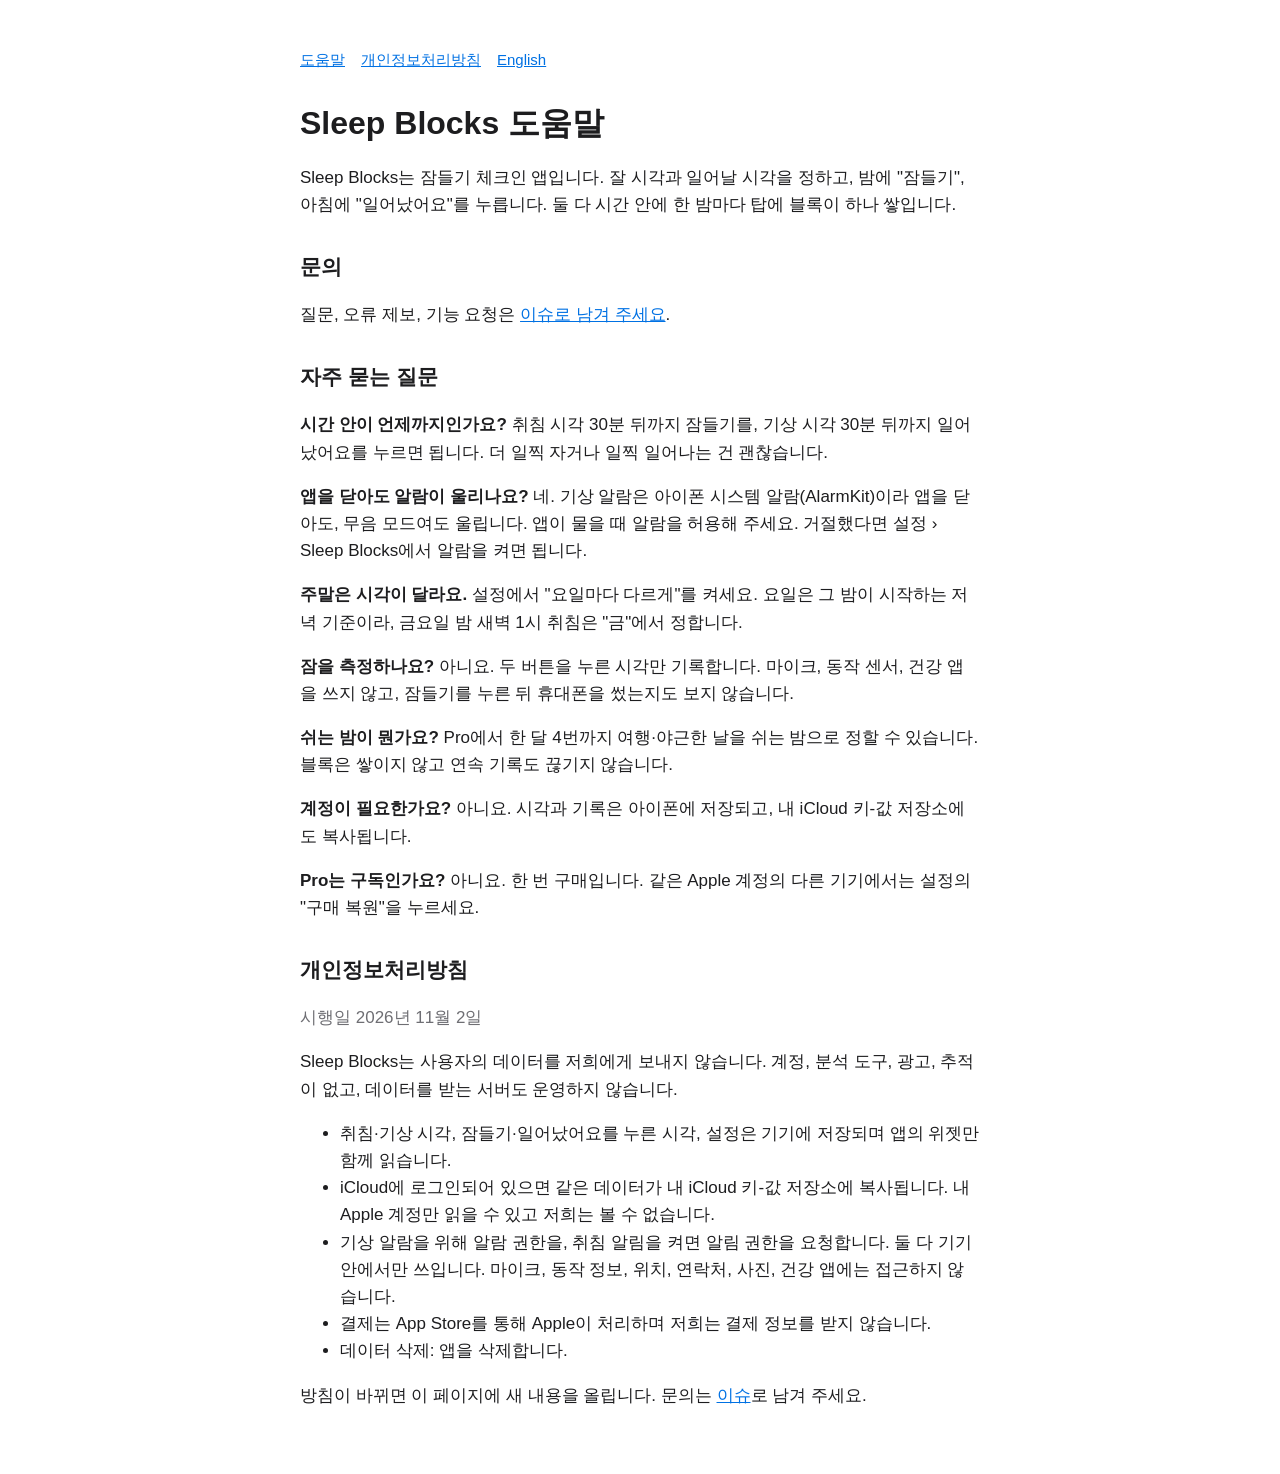
==== ko.html @ dc50f275 "Sleep Blocks support and privacy pages" ====
<!doctype html><html lang="ko"><head><meta charset="utf-8"><meta name="viewport" content="width=device-width,initial-scale=1"><title>Sleep Blocks — 도움말</title><link rel="stylesheet" href="style.css"></head><body><main>
<nav><a href="ko.html">도움말</a><a href="#privacy">개인정보처리방침</a><a href="./">English</a></nav>
<h1>Sleep Blocks 도움말</h1>
<p>Sleep Blocks는 잠들기 체크인 앱입니다. 잘 시각과 일어날 시각을 정하고, 밤에 "잠들기", 아침에 "일어났어요"를 누릅니다. 둘 다 시간 안에 한 밤마다 탑에 블록이 하나 쌓입니다.</p>
<h2>문의</h2>
<p>질문, 오류 제보, 기능 요청은 <a href="https://github.com/Rookie0031/sleep-blocks/issues">이슈로 남겨 주세요</a>.</p>
<h2>자주 묻는 질문</h2>
<p><b>시간 안이 언제까지인가요?</b> 취침 시각 30분 뒤까지 잠들기를, 기상 시각 30분 뒤까지 일어났어요를 누르면 됩니다. 더 일찍 자거나 일찍 일어나는 건 괜찮습니다.</p>
<p><b>앱을 닫아도 알람이 울리나요?</b> 네. 기상 알람은 아이폰 시스템 알람(AlarmKit)이라 앱을 닫아도, 무음 모드여도 울립니다. 앱이 물을 때 알람을 허용해 주세요. 거절했다면 설정 › Sleep Blocks에서 알람을 켜면 됩니다.</p>
<p><b>주말은 시각이 달라요.</b> 설정에서 "요일마다 다르게"를 켜세요. 요일은 그 밤이 시작하는 저녁 기준이라, 금요일 밤 새벽 1시 취침은 "금"에서 정합니다.</p>
<p><b>잠을 측정하나요?</b> 아니요. 두 버튼을 누른 시각만 기록합니다. 마이크, 동작 센서, 건강 앱을 쓰지 않고, 잠들기를 누른 뒤 휴대폰을 썼는지도 보지 않습니다.</p>
<p><b>쉬는 밤이 뭔가요?</b> Pro에서 한 달 4번까지 여행·야근한 날을 쉬는 밤으로 정할 수 있습니다. 블록은 쌓이지 않고 연속 기록도 끊기지 않습니다.</p>
<p><b>계정이 필요한가요?</b> 아니요. 시각과 기록은 아이폰에 저장되고, 내 iCloud 키-값 저장소에도 복사됩니다.</p>
<p><b>Pro는 구독인가요?</b> 아니요. 한 번 구매입니다. 같은 Apple 계정의 다른 기기에서는 설정의 "구매 복원"을 누르세요.</p>
<h2 id="privacy">개인정보처리방침</h2>
<p class="muted">시행일 2026년 11월 2일</p>
<p>Sleep Blocks는 사용자의 데이터를 저희에게 보내지 않습니다. 계정, 분석 도구, 광고, 추적이 없고, 데이터를 받는 서버도 운영하지 않습니다.</p>
<ul><li>취침·기상 시각, 잠들기·일어났어요를 누른 시각, 설정은 기기에 저장되며 앱의 위젯만 함께 읽습니다.</li>
<li>iCloud에 로그인되어 있으면 같은 데이터가 내 iCloud 키-값 저장소에 복사됩니다. 내 Apple 계정만 읽을 수 있고 저희는 볼 수 없습니다.</li>
<li>기상 알람을 위해 알람 권한을, 취침 알림을 켜면 알림 권한을 요청합니다. 둘 다 기기 안에서만 쓰입니다. 마이크, 동작 정보, 위치, 연락처, 사진, 건강 앱에는 접근하지 않습니다.</li>
<li>결제는 App Store를 통해 Apple이 처리하며 저희는 결제 정보를 받지 않습니다.</li>
<li>데이터 삭제: 앱을 삭제합니다.</li></ul>
<p>방침이 바뀌면 이 페이지에 새 내용을 올립니다. 문의는 <a href="https://github.com/Rookie0031/sleep-blocks/issues">이슈</a>로 남겨 주세요.</p>
</main></body></html>
---- style.css ----
:root{color-scheme:light dark;--fg:#1d1d1f;--muted:#6e6e73;--bg:#fff;--accent:#0071e3}
@media (prefers-color-scheme:dark){:root{--fg:#f5f5f7;--muted:#a1a1a6;--bg:#000;--accent:#2997ff}}
body{margin:0;background:var(--bg);color:var(--fg);font:17px/1.6 -apple-system,BlinkMacSystemFont,"Apple SD Gothic Neo",sans-serif}
main{max-width:680px;margin:0 auto;padding:48px 16px}
h1{font-size:32px;line-height:1.2}h2{font-size:21px;margin-top:32px}
p,li{color:var(--fg)}small,.muted{color:var(--muted)}a{color:var(--accent)}
nav{display:flex;gap:16px;font-size:15px;margin-bottom:32px}
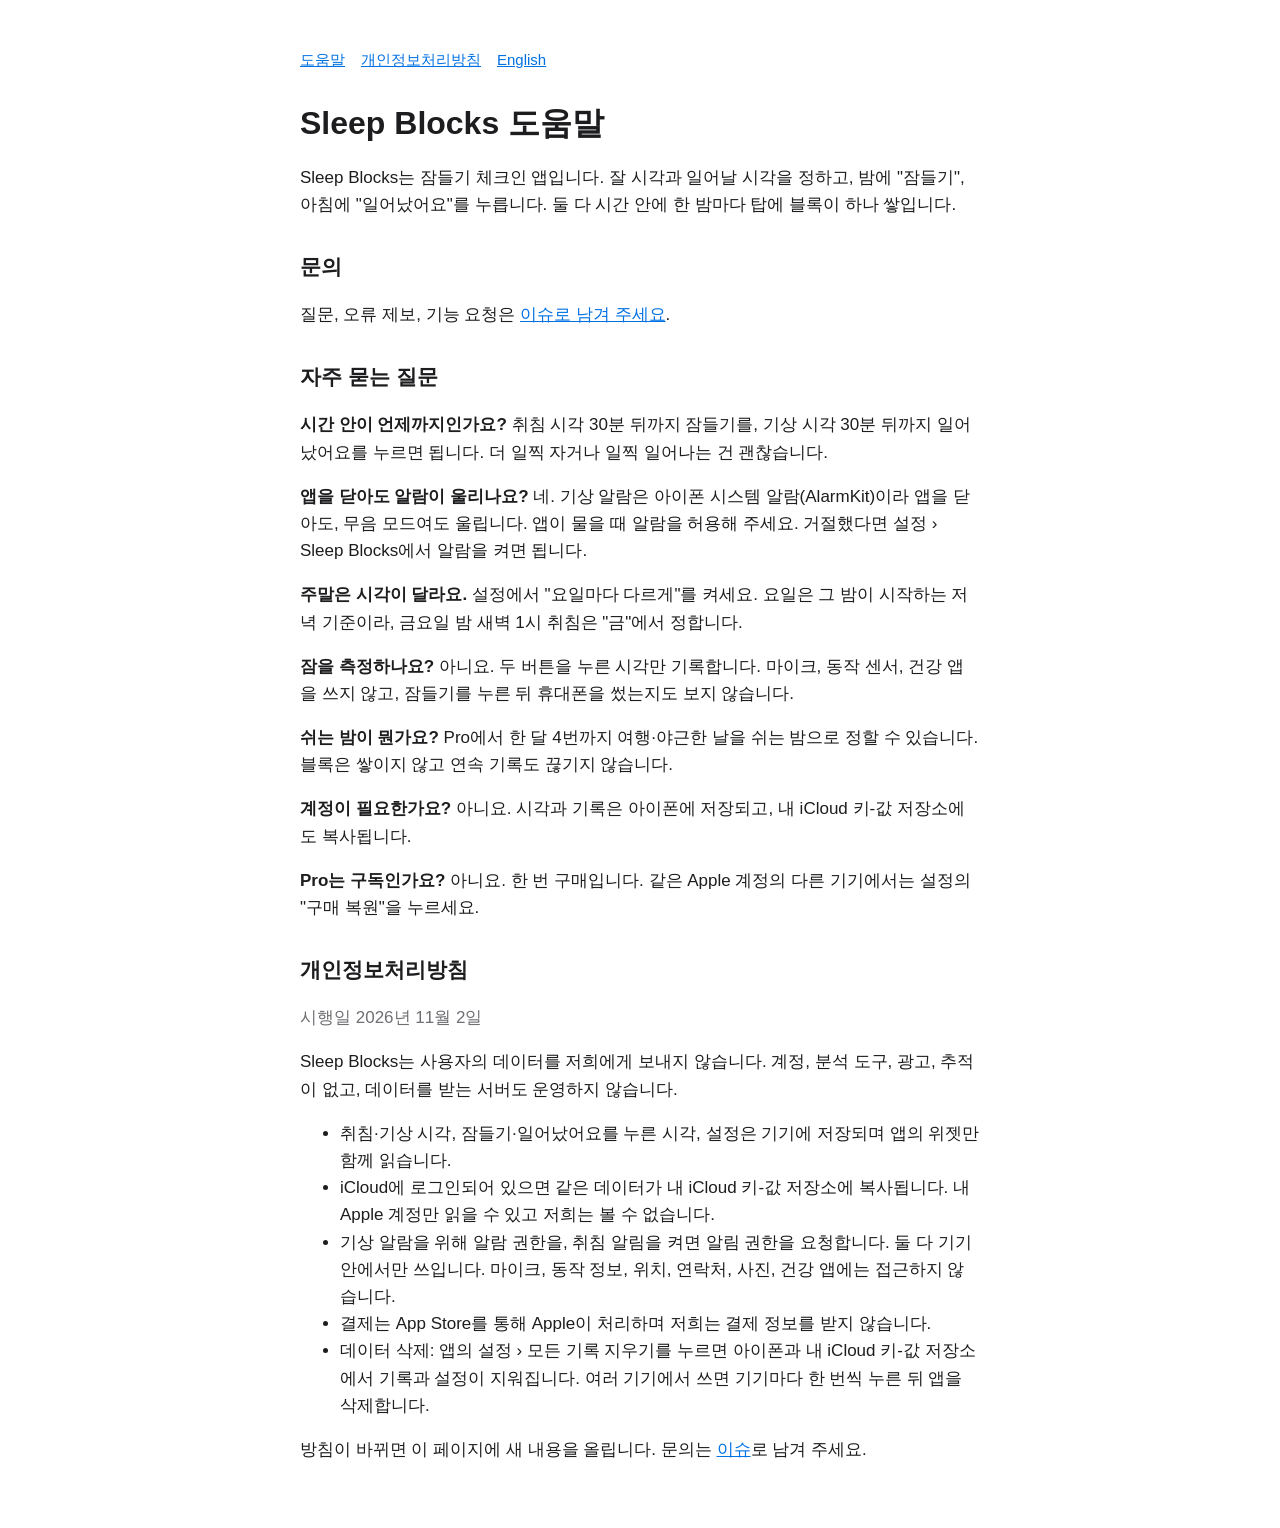
==== commit 5a255d8b: "Privacy: how to erase records" ====
--- a/ko.html
+++ b/ko.html
@@ -19,6 +19,6 @@
 <li>iCloud에 로그인되어 있으면 같은 데이터가 내 iCloud 키-값 저장소에 복사됩니다. 내 Apple 계정만 읽을 수 있고 저희는 볼 수 없습니다.</li>
 <li>기상 알람을 위해 알람 권한을, 취침 알림을 켜면 알림 권한을 요청합니다. 둘 다 기기 안에서만 쓰입니다. 마이크, 동작 정보, 위치, 연락처, 사진, 건강 앱에는 접근하지 않습니다.</li>
 <li>결제는 App Store를 통해 Apple이 처리하며 저희는 결제 정보를 받지 않습니다.</li>
-<li>데이터 삭제: 앱을 삭제합니다.</li></ul>
+<li>데이터 삭제: 앱의 설정 › 모든 기록 지우기를 누르면 아이폰과 내 iCloud 키-값 저장소에서 기록과 설정이 지워집니다. 여러 기기에서 쓰면 기기마다 한 번씩 누른 뒤 앱을 삭제합니다.</li></ul>
 <p>방침이 바뀌면 이 페이지에 새 내용을 올립니다. 문의는 <a href="https://github.com/Rookie0031/sleep-blocks/issues">이슈</a>로 남겨 주세요.</p>
 </main></body></html>
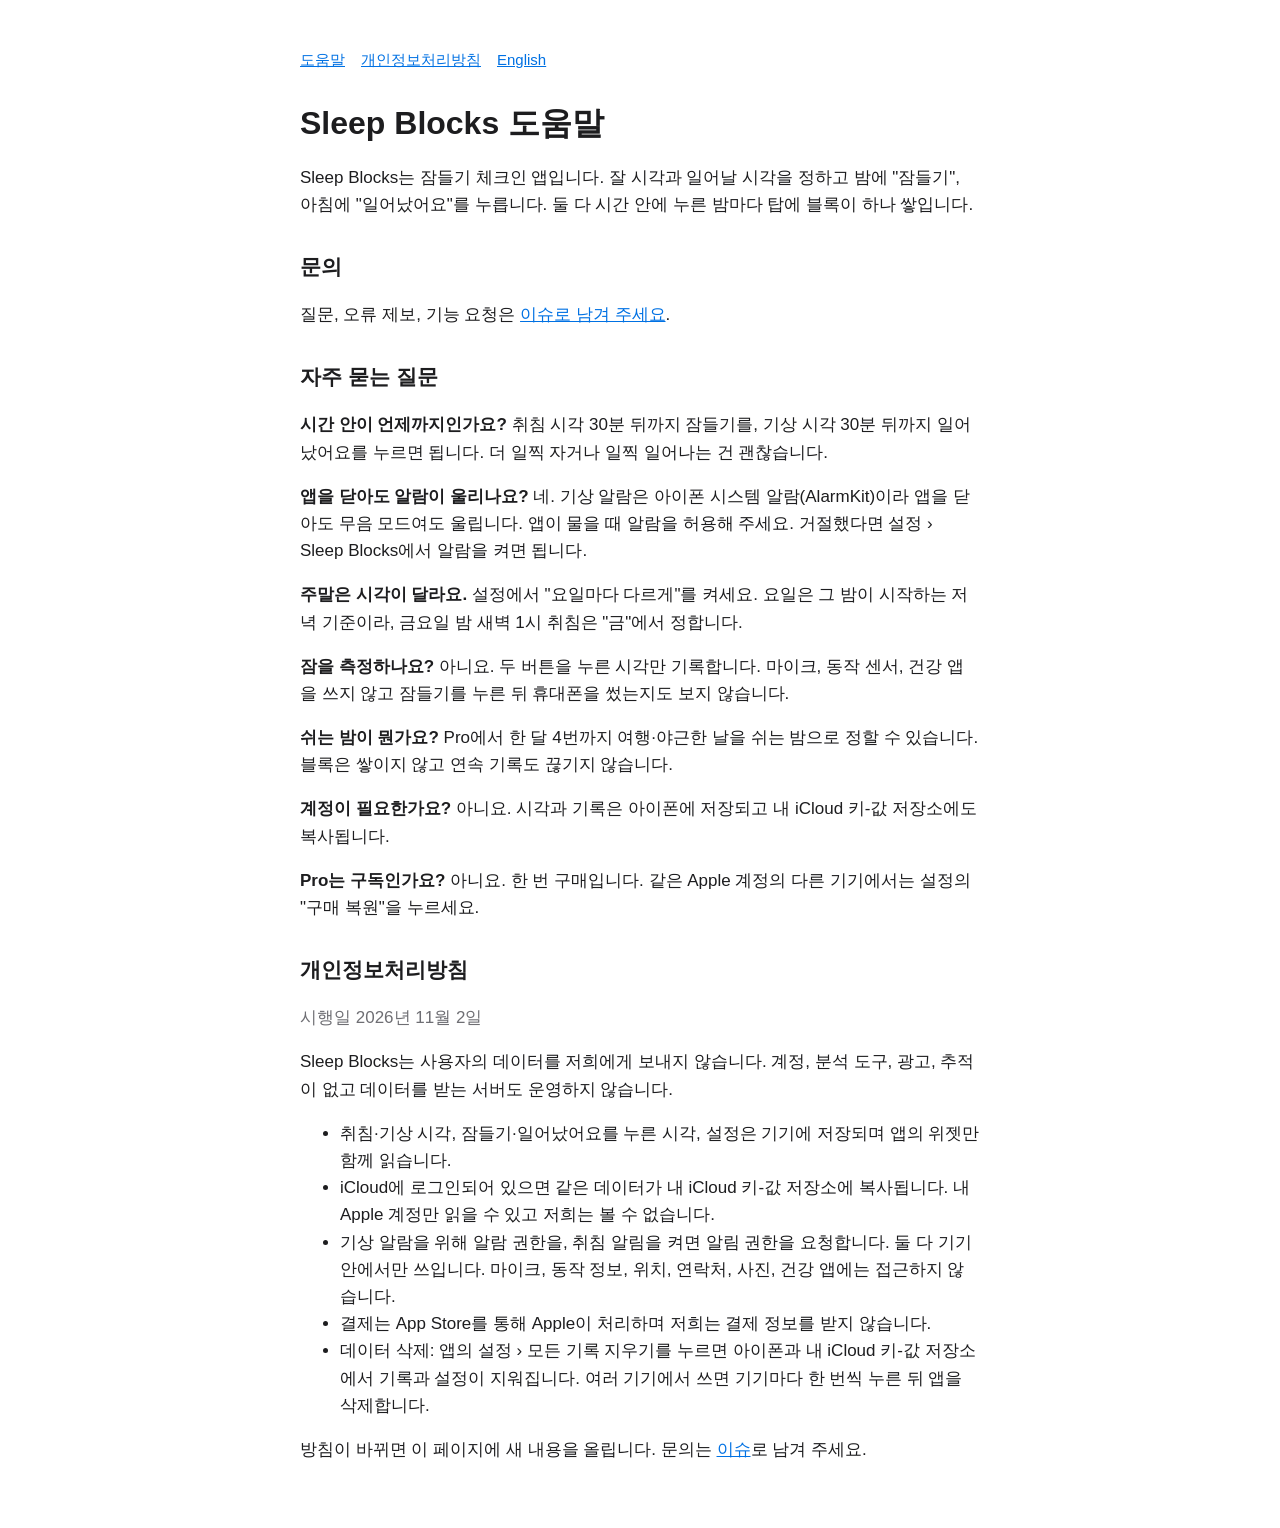
==== commit 98dce5f4: "Copy edits" ====
--- a/ko.html
+++ b/ko.html
@@ -1,20 +1,20 @@
-<!doctype html><html lang="ko"><head><meta charset="utf-8"><meta name="viewport" content="width=device-width,initial-scale=1"><title>Sleep Blocks — 도움말</title><link rel="stylesheet" href="style.css"></head><body><main>
+<!doctype html><html lang="ko"><head><meta charset="utf-8"><meta name="viewport" content="width=device-width,initial-scale=1"><title>Sleep Blocks 도움말</title><link rel="stylesheet" href="style.css"></head><body><main>
 <nav><a href="ko.html">도움말</a><a href="#privacy">개인정보처리방침</a><a href="./">English</a></nav>
 <h1>Sleep Blocks 도움말</h1>
-<p>Sleep Blocks는 잠들기 체크인 앱입니다. 잘 시각과 일어날 시각을 정하고, 밤에 "잠들기", 아침에 "일어났어요"를 누릅니다. 둘 다 시간 안에 한 밤마다 탑에 블록이 하나 쌓입니다.</p>
+<p>Sleep Blocks는 잠들기 체크인 앱입니다. 잘 시각과 일어날 시각을 정하고 밤에 "잠들기", 아침에 "일어났어요"를 누릅니다. 둘 다 시간 안에 누른 밤마다 탑에 블록이 하나 쌓입니다.</p>
 <h2>문의</h2>
 <p>질문, 오류 제보, 기능 요청은 <a href="https://github.com/Rookie0031/sleep-blocks/issues">이슈로 남겨 주세요</a>.</p>
 <h2>자주 묻는 질문</h2>
 <p><b>시간 안이 언제까지인가요?</b> 취침 시각 30분 뒤까지 잠들기를, 기상 시각 30분 뒤까지 일어났어요를 누르면 됩니다. 더 일찍 자거나 일찍 일어나는 건 괜찮습니다.</p>
-<p><b>앱을 닫아도 알람이 울리나요?</b> 네. 기상 알람은 아이폰 시스템 알람(AlarmKit)이라 앱을 닫아도, 무음 모드여도 울립니다. 앱이 물을 때 알람을 허용해 주세요. 거절했다면 설정 › Sleep Blocks에서 알람을 켜면 됩니다.</p>
+<p><b>앱을 닫아도 알람이 울리나요?</b> 네. 기상 알람은 아이폰 시스템 알람(AlarmKit)이라 앱을 닫아도 무음 모드여도 울립니다. 앱이 물을 때 알람을 허용해 주세요. 거절했다면 설정 › Sleep Blocks에서 알람을 켜면 됩니다.</p>
 <p><b>주말은 시각이 달라요.</b> 설정에서 "요일마다 다르게"를 켜세요. 요일은 그 밤이 시작하는 저녁 기준이라, 금요일 밤 새벽 1시 취침은 "금"에서 정합니다.</p>
-<p><b>잠을 측정하나요?</b> 아니요. 두 버튼을 누른 시각만 기록합니다. 마이크, 동작 센서, 건강 앱을 쓰지 않고, 잠들기를 누른 뒤 휴대폰을 썼는지도 보지 않습니다.</p>
+<p><b>잠을 측정하나요?</b> 아니요. 두 버튼을 누른 시각만 기록합니다. 마이크, 동작 센서, 건강 앱을 쓰지 않고 잠들기를 누른 뒤 휴대폰을 썼는지도 보지 않습니다.</p>
 <p><b>쉬는 밤이 뭔가요?</b> Pro에서 한 달 4번까지 여행·야근한 날을 쉬는 밤으로 정할 수 있습니다. 블록은 쌓이지 않고 연속 기록도 끊기지 않습니다.</p>
-<p><b>계정이 필요한가요?</b> 아니요. 시각과 기록은 아이폰에 저장되고, 내 iCloud 키-값 저장소에도 복사됩니다.</p>
+<p><b>계정이 필요한가요?</b> 아니요. 시각과 기록은 아이폰에 저장되고 내 iCloud 키-값 저장소에도 복사됩니다.</p>
 <p><b>Pro는 구독인가요?</b> 아니요. 한 번 구매입니다. 같은 Apple 계정의 다른 기기에서는 설정의 "구매 복원"을 누르세요.</p>
 <h2 id="privacy">개인정보처리방침</h2>
 <p class="muted">시행일 2026년 11월 2일</p>
-<p>Sleep Blocks는 사용자의 데이터를 저희에게 보내지 않습니다. 계정, 분석 도구, 광고, 추적이 없고, 데이터를 받는 서버도 운영하지 않습니다.</p>
+<p>Sleep Blocks는 사용자의 데이터를 저희에게 보내지 않습니다. 계정, 분석 도구, 광고, 추적이 없고 데이터를 받는 서버도 운영하지 않습니다.</p>
 <ul><li>취침·기상 시각, 잠들기·일어났어요를 누른 시각, 설정은 기기에 저장되며 앱의 위젯만 함께 읽습니다.</li>
 <li>iCloud에 로그인되어 있으면 같은 데이터가 내 iCloud 키-값 저장소에 복사됩니다. 내 Apple 계정만 읽을 수 있고 저희는 볼 수 없습니다.</li>
 <li>기상 알람을 위해 알람 권한을, 취침 알림을 켜면 알림 권한을 요청합니다. 둘 다 기기 안에서만 쓰입니다. 마이크, 동작 정보, 위치, 연락처, 사진, 건강 앱에는 접근하지 않습니다.</li>
